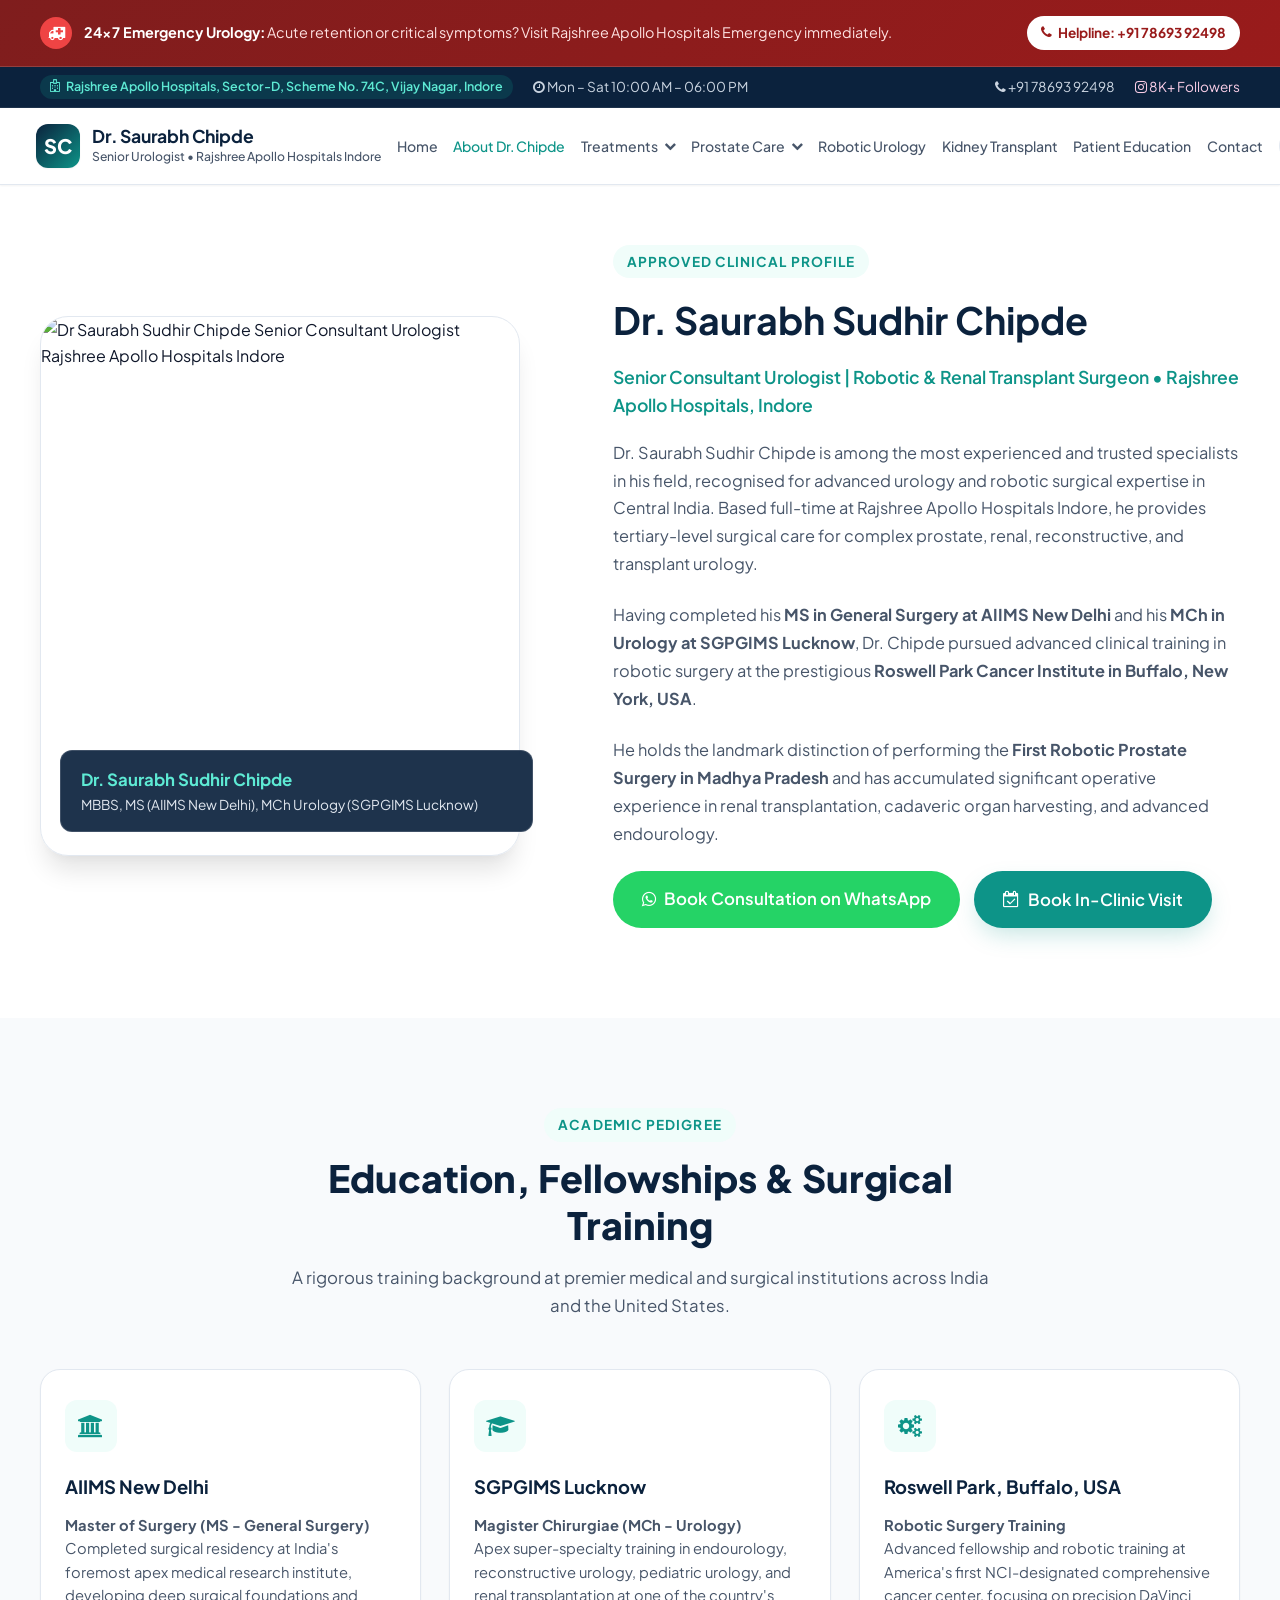
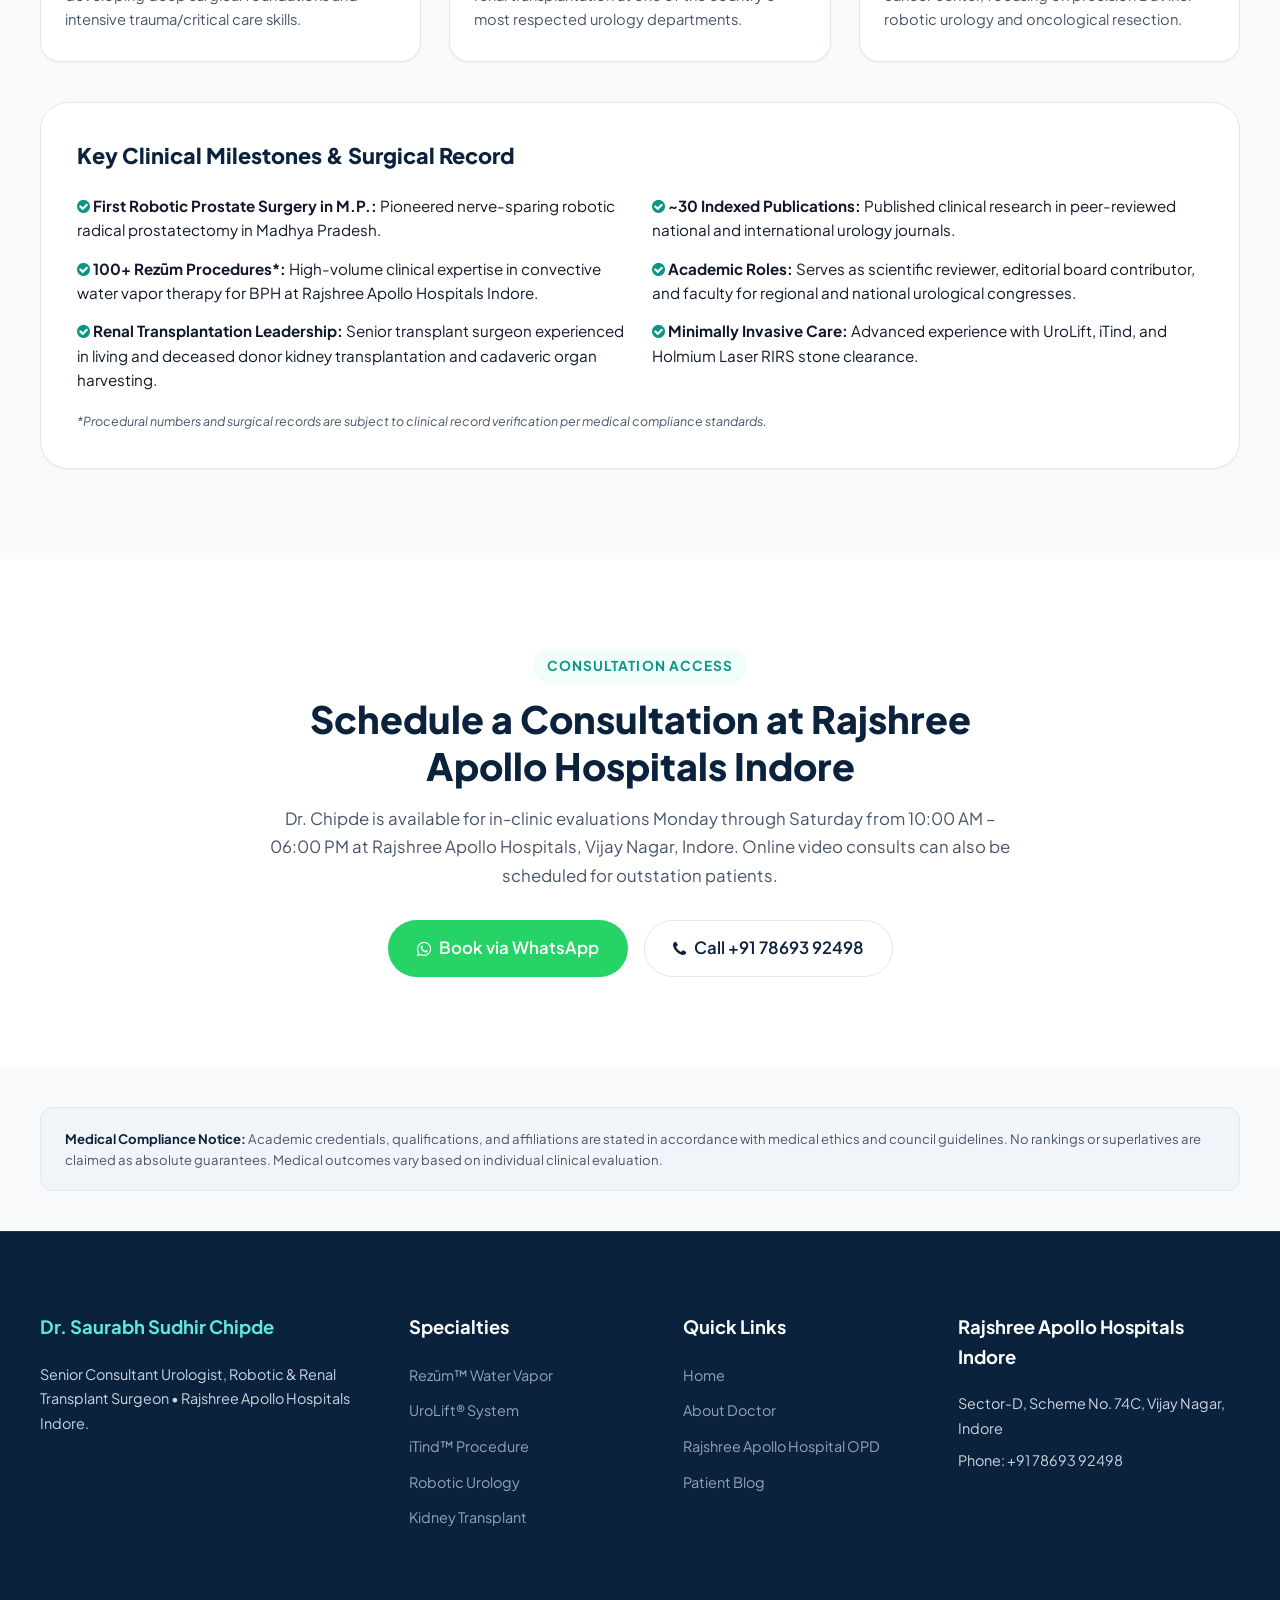
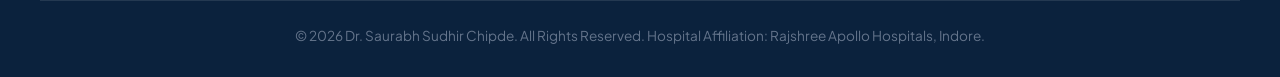
==== about.html @ 1a880979 "Add files via upload" ====
<!DOCTYPE html>
<html lang="en">
<head>
  <meta charset="UTF-8">
  <meta name="viewport" content="width=device-width, initial-scale=1.0">
  <title>About Dr. Saurabh Sudhir Chipde | Credentials, Training & Publications | Rajshree Apollo Hospitals Indore</title>
  <meta name="description" content="Learn about Dr. Saurabh Sudhir Chipde: MS (AIIMS New Delhi), MCh Urology (SGPGIMS Lucknow), trained in robotic surgery at Roswell Park Cancer Institute Buffalo USA. Senior Consultant at Rajshree Apollo Hospitals Indore.">
  <meta name="keywords" content="Dr Saurabh Sudhir Chipde, urologist credentials Indore, AIIMS surgeon Indore, SGPGIMS urologist, Roswell Park robotic surgery, Rajshree Apollo Hospitals Indore urologist">

  <link rel="preconnect" href="https://fonts.googleapis.com">
  <link rel="preconnect" href="https://fonts.gstatic.com" crossorigin>
  <link href="https://fonts.googleapis.com/css2?family=Plus+Jakarta+Sans:wght@400;500;600;700;800&display=swap" rel="stylesheet">
  <link rel="stylesheet" href="https://cdnjs.cloudflare.com/ajax/libs/font-awesome/4.7.0/css/font-awesome.min.css">
  <link rel="stylesheet" href="styles.css">
</head>
<body>

  <!-- Emergency Banner -->
  <aside class="emergency-banner" aria-label="Emergency Care Guidance">
    <div class="container">
      <div class="emergency-banner-left">
        <div class="emergency-icon"><i class="fa fa-ambulance"></i></div>
        <div><strong>24x7 Emergency Urology:</strong> Acute retention or critical symptoms? Visit Rajshree Apollo Hospitals Emergency immediately.</div>
      </div>
      <a href="tel:+917869392498" class="emergency-phone"><i class="fa fa-phone"></i> Helpline: +91 78693 92498</a>
    </div>
  </aside>

  <!-- Top Bar -->
  <div class="top-bar">
    <div class="container">
      <div class="top-bar-left">
        <span class="top-bar-badge"><i class="fa fa-hospital-o"></i> Rajshree Apollo Hospitals, Sector-D, Scheme No. 74C, Vijay Nagar, Indore</span>
        <span><i class="fa fa-clock-o"></i> Mon – Sat 10:00 AM – 06:00 PM</span>
      </div>
      <div class="top-bar-right">
        <a href="tel:+917869392498"><i class="fa fa-phone"></i> +91 78693 92498</a>
        <a href="https://www.instagram.com/dr.saurabhchipde/" target="_blank" style="color: #fbcfe8;">
          <i class="fa fa-instagram"></i> 8K+ Followers
        </a>
      </div>
    </div>
  </div>

  <!-- Header -->
  <header class="header-main" id="siteHeader">
    <div class="container nav-container">
      <a href="index.html" class="brand-logo">
        <div class="brand-mark">SC</div>
        <div class="brand-info">
          <h1>Dr. Saurabh Chipde</h1>
          <span>Senior Urologist • Rajshree Apollo Hospitals Indore</span>
        </div>
      </a>

      <nav>
        <ul class="nav-links">
          <li><a href="index.html">Home</a></li>
          <li><a href="about.html" class="active">About Dr. Chipde</a></li>
          
          <!-- Treatments Dropdown -->
          <li class="nav-item-dropdown">
            <button type="button" class="nav-dropdown-toggle">
              Treatments <i class="fa fa-chevron-down dropdown-caret"></i>
            </button>
            <ul class="dropdown-menu">
              <li><a href="rezum-indore.html"><i class="fa fa-tint"></i> Rezūm™ Water Vapor <span class="dropdown-badge">100+ Done*</span></a></li>
              <li><a href="urolift-indore.html"><i class="fa fa-compress"></i> UroLift® System</a></li>
              <li><a href="itind-indore.html"><i class="fa fa-arrows-alt"></i> iTind™ Procedure</a></li>
              <li><a href="kidney-stones.html"><i class="fa fa-crosshairs"></i> Kidney Stone & RIRS</a></li>
              <li><a href="robotic-urology.html"><i class="fa fa-cogs"></i> Robotic Urology</a></li>
              <li><a href="laparoscopic-urology.html"><i class="fa fa-scissors"></i> Laparoscopic Urology</a></li>
              <li><a href="kidney-transplant.html"><i class="fa fa-heartbeat"></i> Renal Transplantation</a></li>
              <li><a href="prostate-health.html"><i class="fa fa-shield"></i> Prostate Health & PSA</a></li>
              <li class="dropdown-divider"></li>
              <li><a href="male-fertility.html"><i class="fa fa-user-md"></i> Andrology & Infertility</a></li>
              <li><a href="uro-oncology.html"><i class="fa fa-stethoscope"></i> Uro-Oncology</a></li>
              <li><a href="female-pediatric-urology.html"><i class="fa fa-child"></i> Female & Pediatric</a></li>
            </ul>
          </li>

          <!-- Prostate Care Dropdown -->
          <li class="nav-item-dropdown">
            <button type="button" class="nav-dropdown-toggle">
              Prostate Care <i class="fa fa-chevron-down dropdown-caret"></i>
            </button>
            <ul class="dropdown-menu">
              <li><a href="prostate-health.html"><i class="fa fa-info-circle"></i> Prostate & BPH Overview</a></li>
              <li><a href="rezum-indore.html"><i class="fa fa-tint"></i> Rezūm™ Steam Therapy</a></li>
              <li><a href="urolift-indore.html"><i class="fa fa-compress"></i> UroLift® System</a></li>
              <li><a href="itind-indore.html"><i class="fa fa-arrows-alt"></i> iTind™ Procedure</a></li>
            </ul>
          </li>

          <li><a href="robotic-urology.html">Robotic Urology</a></li>
          <li><a href="kidney-transplant.html">Kidney Transplant</a></li>
          <li><a href="blog.html">Patient Education</a></li>
          <li><a href="contact.html">Contact</a></li>
        </ul>
      </nav>

      <div class="nav-actions">
        <a href="tel:+917869392498" class="header-action-icon phone-icon" title="Call Clinic"><i class="fa fa-phone"></i></a>
        <a href="https://wa.me/917869392498?text=Hello%20Dr.%20Chipde%27s%20team,%20I%20would%20like%20to%20book%20a%20consultation.%20Please%20share%20the%20available%20appointment%20slots." target="_blank" class="header-action-icon wa-icon" title="Chat on WhatsApp"><i class="fa fa-whatsapp"></i></a>
        <button type="button" class="btn btn-book-nav js-open-booking">Book Consultation</button>
        <button type="button" class="menu-toggle" aria-label="Toggle menu"><i class="fa fa-bars"></i></button>
      </div>
    </div>
  </header>

  <!-- Doctor Hero Profile -->
  <section class="section" style="background: white; padding-top: 60px;">
    <div class="container">
      <div class="doctor-grid">
        <div class="doctor-media">
          <img src="assets/dr-chipde-apollo-coat.jpg" alt="Dr Saurabh Sudhir Chipde Senior Consultant Urologist Rajshree Apollo Hospitals Indore" class="doctor-portrait">
          <div class="doctor-credential-overlay">
            <h4>Dr. Saurabh Sudhir Chipde</h4>
            <p>MBBS, MS (AIIMS New Delhi), MCh Urology (SGPGIMS Lucknow)</p>
          </div>
        </div>

        <div class="doctor-bio">
          <span class="section-tag">Approved Clinical Profile</span>
          <h2>Dr. Saurabh Sudhir Chipde</h2>
          <span class="doctor-designation">Senior Consultant Urologist | Robotic & Renal Transplant Surgeon • Rajshree Apollo Hospitals, Indore</span>

          <p class="doctor-narrative">
            Dr. Saurabh Sudhir Chipde is among the most experienced and trusted specialists in his field, recognised for advanced urology and robotic surgical expertise in Central India. Based full-time at Rajshree Apollo Hospitals Indore, he provides tertiary-level surgical care for complex prostate, renal, reconstructive, and transplant urology.
          </p>
          <p class="doctor-narrative">
            Having completed his <strong>MS in General Surgery at AIIMS New Delhi</strong> and his <strong>MCh in Urology at SGPGIMS Lucknow</strong>, Dr. Chipde pursued advanced clinical training in robotic surgery at the prestigious <strong>Roswell Park Cancer Institute in Buffalo, New York, USA</strong>.
          </p>
          <p class="doctor-narrative">
            He holds the landmark distinction of performing the <strong>First Robotic Prostate Surgery in Madhya Pradesh</strong> and has accumulated significant operative experience in renal transplantation, cadaveric organ harvesting, and advanced endourology.
          </p>

          <div style="display: flex; gap: 14px; margin-top: 24px; flex-wrap: wrap;">
            <a href="https://wa.me/917869392498?text=Hello%20Dr.%20Chipde%27s%20team,%20I%20would%20like%20to%20book%20a%20consultation.%20Please%20share%20the%20available%20appointment%20slots." target="_blank" class="btn btn-whatsapp btn-lg">
              <i class="fa fa-whatsapp"></i> Book Consultation on WhatsApp
            </a>
            <button type="button" class="btn btn-primary btn-lg js-open-booking">
              <i class="fa fa-calendar-check-o"></i> Book In-Clinic Visit
            </button>
          </div>
        </div>
      </div>
    </div>
  </section>

  <!-- Detailed Academic & Clinical Credentials -->
  <section class="section" style="background: var(--color-bg);">
    <div class="container">
      <div class="section-header">
        <span class="section-tag">Academic Pedigree</span>
        <h2 class="section-title">Education, Fellowships & Surgical Training</h2>
        <p class="section-description">
          A rigorous training background at premier medical and surgical institutions across India and the United States.
        </p>
      </div>

      <div class="why-choose-grid">
        <div class="why-choose-card">
          <div class="why-choose-icon"><i class="fa fa-university"></i></div>
          <h3>AIIMS New Delhi</h3>
          <p><strong>Master of Surgery (MS - General Surgery)</strong><br>Completed surgical residency at India's foremost apex medical research institute, developing deep surgical foundations and intensive trauma/critical care skills.</p>
        </div>

        <div class="why-choose-card">
          <div class="why-choose-icon"><i class="fa fa-graduation-cap"></i></div>
          <h3>SGPGIMS Lucknow</h3>
          <p><strong>Magister Chirurgiae (MCh - Urology)</strong><br>Apex super-specialty training in endourology, reconstructive urology, pediatric urology, and renal transplantation at one of the country's most respected urology departments.</p>
        </div>

        <div class="why-choose-card">
          <div class="why-choose-icon"><i class="fa fa-cogs"></i></div>
          <h3>Roswell Park, Buffalo, USA</h3>
          <p><strong>Robotic Surgery Training</strong><br>Advanced fellowship and robotic training at America's first NCI-designated comprehensive cancer center, focusing on precision DaVinci robotic urology and oncological resection.</p>
        </div>
      </div>

      <!-- Professional Milestones Box -->
      <div style="background: white; border-radius: var(--radius-xl); border: 1px solid var(--color-border); padding: 36px; margin-top: 40px; box-shadow: var(--shadow-sm);">
        <h3 style="font-size: 1.35rem; color: var(--color-primary); font-weight: 800; margin-bottom: 20px;">
          Key Clinical Milestones & Surgical Record
        </h3>
        <div style="display: grid; grid-template-columns: 1fr 1fr; gap: 24px;">
          <ul style="list-style: none; display: flex; flex-direction: column; gap: 14px; font-size: 0.95rem; color: var(--text-main);">
            <li><i class="fa fa-check-circle" style="color: var(--color-accent);"></i> <strong>First Robotic Prostate Surgery in M.P.:</strong> Pioneered nerve-sparing robotic radical prostatectomy in Madhya Pradesh.</li>
            <li><i class="fa fa-check-circle" style="color: var(--color-accent);"></i> <strong>100+ Rezūm Procedures*:</strong> High-volume clinical expertise in convective water vapor therapy for BPH at Rajshree Apollo Hospitals Indore.</li>
            <li><i class="fa fa-check-circle" style="color: var(--color-accent);"></i> <strong>Renal Transplantation Leadership:</strong> Senior transplant surgeon experienced in living and deceased donor kidney transplantation and cadaveric organ harvesting.</li>
          </ul>
          <ul style="list-style: none; display: flex; flex-direction: column; gap: 14px; font-size: 0.95rem; color: var(--text-main);">
            <li><i class="fa fa-check-circle" style="color: var(--color-accent);"></i> <strong>~30 Indexed Publications:</strong> Published clinical research in peer-reviewed national and international urology journals.</li>
            <li><i class="fa fa-check-circle" style="color: var(--color-accent);"></i> <strong>Academic Roles:</strong> Serves as scientific reviewer, editorial board contributor, and faculty for regional and national urological congresses.</li>
            <li><i class="fa fa-check-circle" style="color: var(--color-accent);"></i> <strong>Minimally Invasive Care:</strong> Advanced experience with UroLift, iTind, and Holmium Laser RIRS stone clearance.</li>
          </ul>
        </div>
        <p style="font-size: 0.78rem; color: var(--text-muted); margin-top: 20px; font-style: italic;">
          *Procedural numbers and surgical records are subject to clinical record verification per medical compliance standards.
        </p>
      </div>
    </div>
  </section>

  <!-- Hospital OPD & Booking -->
  <section class="section" style="background: white;">
    <div class="container" style="text-align: center; max-width: 800px;">
      <span class="section-tag">Consultation Access</span>
      <h2 class="section-title">Schedule a Consultation at Rajshree Apollo Hospitals Indore</h2>
      <p style="color: var(--text-muted); font-size: 1.05rem; line-height: 1.7; margin-bottom: 30px;">
        Dr. Chipde is available for in-clinic evaluations Monday through Saturday from 10:00 AM – 06:00 PM at Rajshree Apollo Hospitals, Vijay Nagar, Indore. Online video consults can also be scheduled for outstation patients.
      </p>
      <div style="display: flex; justify-content: center; gap: 16px; flex-wrap: wrap;">
        <a href="https://wa.me/917869392498?text=Hello%20Dr.%20Chipde%27s%20team,%20I%20would%20like%20to%20book%20a%20consultation.%20Please%20share%20the%20available%20appointment%20slots." target="_blank" class="btn btn-whatsapp btn-lg">
          <i class="fa fa-whatsapp"></i> Book via WhatsApp
        </a>
        <a href="tel:+917869392498" class="btn btn-secondary btn-lg">
          <i class="fa fa-phone"></i> Call +91 78693 92498
        </a>
      </div>
    </div>
  </section>

  <!-- Compliance Box -->
  <div class="container">
    <div class="medical-disclaimer-box">
      <strong>Medical Compliance Notice:</strong> Academic credentials, qualifications, and affiliations are stated in accordance with medical ethics and council guidelines. No rankings or superlatives are claimed as absolute guarantees. Medical outcomes vary based on individual clinical evaluation.
    </div>
  </div>

  <!-- Footer -->
  <footer class="footer-main" style="margin-top: 40px;">
    <div class="container">
      <div class="footer-grid">
        <div class="footer-col">
          <h4 style="color: #5eead4;">Dr. Saurabh Sudhir Chipde</h4>
          <p>Senior Consultant Urologist, Robotic & Renal Transplant Surgeon • Rajshree Apollo Hospitals Indore.</p>
        </div>
        <div class="footer-col">
          <h4>Specialties</h4>
          <ul class="footer-links">
            <li><a href="rezum-indore.html">Rezūm™ Water Vapor</a></li>
            <li><a href="urolift-indore.html">UroLift® System</a></li>
            <li><a href="itind-indore.html">iTind™ Procedure</a></li>
            <li><a href="robotic-urology.html">Robotic Urology</a></li>
            <li><a href="kidney-transplant.html">Kidney Transplant</a></li>
          </ul>
        </div>
        <div class="footer-col">
          <h4>Quick Links</h4>
          <ul class="footer-links">
            <li><a href="index.html">Home</a></li>
            <li><a href="about.html">About Doctor</a></li>
            <li><a href="contact.html">Rajshree Apollo Hospital OPD</a></li>
            <li><a href="blog.html">Patient Blog</a></li>
          </ul>
        </div>
        <div class="footer-col">
          <h4>Rajshree Apollo Hospitals Indore</h4>
          <p style="font-size: 0.9rem; color: #cbd5e1; margin-bottom: 8px;">Sector-D, Scheme No. 74C, Vijay Nagar, Indore</p>
          <p style="font-size: 0.9rem; color: #cbd5e1;">Phone: +91 78693 92498</p>
        </div>
      </div>
      <div class="footer-bottom">
        <p>© 2026 Dr. Saurabh Sudhir Chipde. All Rights Reserved. Hospital Affiliation: Rajshree Apollo Hospitals, Indore.</p>
      </div>
    </div>
  </footer>

  <!-- Booking Modal -->
  <div class="modal-backdrop" id="bookingModal">
    <div class="modal-dialog">
      <div class="modal-header">
        <div>
          <h3>Book Consultation with Dr. Saurabh Chipde</h3>
          <p>Rajshree Apollo Hospitals Indore</p>
        </div>
        <button type="button" class="modal-close" aria-label="Close modal">&times;</button>
      </div>
      <div class="modal-body">
        <p style="text-align: center; margin-bottom: 20px;">To book an in-clinic or video consultation, please connect directly with our clinic coordinator on WhatsApp:</p>
        <a href="https://wa.me/917869392498?text=Hello%20Dr.%20Chipde%27s%20team,%20I%20would%20like%20to%20book%20a%20consultation.%20Please%20share%20the%20available%20appointment%20slots." target="_blank" class="btn btn-whatsapp btn-lg" style="width: 100%;">
          <i class="fa fa-whatsapp"></i> Confirm on WhatsApp
        </a>
      </div>
    </div>
  </div>

  <script src="app.js"></script>
</body>
</html>
---- styles.css ----
/* ==========================================================================
   DR. SAURABH CHIPDE - UROLOGY & ROBOTIC SURGERY CLINICAL DESIGN SYSTEM
   Modern, Patient-Friendly, High-Converting & Accessible (WCAG AA Compliant)
   ========================================================================== */

:root {
  /* Color Palette */
  --color-primary: #0b223d;         /* Deep Clinical Navy */
  --color-primary-light: #16365c;
  --color-accent: #0d9488;          /* Healing Medical Teal */
  --color-accent-hover: #0f766e;
  --color-accent-subtle: #f0fdfa;
  --color-accent-border: #99f6e4;
  --color-apollo-blue: #0284c7;     /* Apollo Hospital Heritage Blue */
  --color-insta-pink: #e1306c;      /* Instagram Brand Accent */

  /* Neutral Slate Palette */
  --color-bg: #f8fafc;
  --color-surface: #ffffff;
  --color-surface-muted: #f1f5f9;
  --color-border: #e2e8f0;
  --color-border-hover: #cbd5e1;

  /* Typography Colors */
  --text-main: #0f172a;
  --text-muted: #475569;
  --text-light: #94a3b8;
  --text-inverted: #ffffff;

  /* Elevation & Shadows */
  --shadow-sm: 0 1px 2px 0 rgb(0 0 0 / 0.05);
  --shadow-md: 0 4px 6px -1px rgb(0 0 0 / 0.07), 0 2px 4px -2px rgb(0 0 0 / 0.05);
  --shadow-lg: 0 10px 15px -3px rgb(0 0 0 / 0.08), 0 4px 6px -4px rgb(0 0 0 / 0.04);
  --shadow-xl: 0 20px 25px -5px rgb(0 0 0 / 0.1), 0 8px 10px -6px rgb(0 0 0 / 0.04);
  --shadow-teal: 0 10px 25px -5px rgba(13, 148, 136, 0.25);

  /* Layout & Geometry */
  --radius-sm: 8px;
  --radius-md: 12px;
  --radius-lg: 20px;
  --radius-xl: 28px;
  --radius-full: 9999px;
  --container-max: 1240px;
  --transition: all 0.25s cubic-bezier(0.16, 1, 0.3, 1);
}

/* ---------------- CSS Reset & Fundamentals ---------------- */
*, *::before, *::after {
  box-sizing: border-box;
  margin: 0;
  padding: 0;
}

html {
  scroll-behavior: smooth;
  font-family: 'Plus Jakarta Sans', system-ui, -apple-system, BlinkMacSystemFont, 'Segoe UI', Roboto, sans-serif;
  color: var(--text-main);
  background-color: var(--color-bg);
  line-height: 1.6;
  -webkit-font-smoothing: antialiased;
}

body {
  overflow-x: hidden;
}

a {
  color: inherit;
  text-decoration: none;
  transition: var(--transition);
}

img {
  max-width: 100%;
  height: auto;
  display: block;
}

button, input, select, textarea {
  font-family: inherit;
  font-size: inherit;
}

.container {
  width: 100%;
  max-width: var(--container-max);
  margin: 0 auto;
  padding: 0 20px;
}

/* ---------------- Top Utility Bar ---------------- */
.top-bar {
  background-color: var(--color-primary);
  color: #cbd5e1;
  font-size: 0.85rem;
  padding: 8px 0;
  border-bottom: 1px solid rgba(255, 255, 255, 0.08);
}

.top-bar .container {
  display: flex;
  justify-content: space-between;
  align-items: center;
  flex-wrap: wrap;
  gap: 12px;
}

.top-bar-left, .top-bar-right {
  display: flex;
  align-items: center;
  gap: 20px;
}

.top-bar-badge {
  display: inline-flex;
  align-items: center;
  gap: 6px;
  background: rgba(13, 148, 136, 0.2);
  color: #5eead4;
  padding: 2px 10px;
  border-radius: var(--radius-full);
  font-size: 0.78rem;
  font-weight: 600;
}

.top-bar a:hover {
  color: var(--text-inverted);
}

/* ---------------- Main Navigation Bar ---------------- */
.header-main {
  background-color: rgba(255, 255, 255, 0.95);
  backdrop-filter: blur(12px);
  position: sticky;
  top: 0;
  z-index: 1000;
  border-bottom: 1px solid var(--color-border);
  box-shadow: var(--shadow-sm);
}

.nav-container {
  display: flex;
  justify-content: space-between;
  align-items: center;
  min-height: 76px;
  height: auto;
  padding: 8px 16px;
  gap: 16px;
}

.brand-logo {
  display: flex;
  align-items: center;
  gap: 12px;
  text-decoration: none;
  flex-shrink: 0;
  min-width: max-content;
}

.brand-mark {
  width: 44px;
  height: 44px;
  min-width: 44px;
  border-radius: var(--radius-md);
  background: linear-gradient(135deg, var(--color-primary) 0%, var(--color-accent) 100%);
  display: flex;
  align-items: center;
  justify-content: center;
  color: white;
  font-weight: 800;
  font-size: 1.25rem;
  box-shadow: var(--shadow-sm);
  flex-shrink: 0;
}

.brand-info {
  display: flex;
  flex-direction: column;
  justify-content: center;
  white-space: nowrap;
}

.brand-info h1 {
  font-size: 1.1rem;
  font-weight: 700;
  color: var(--color-primary);
  line-height: 1.2;
  margin: 0;
  white-space: nowrap;
  letter-spacing: -0.2px;
}

.brand-info span {
  font-size: 0.76rem;
  font-weight: 500;
  color: var(--text-muted);
  display: block;
  white-space: nowrap;
  line-height: 1.3;
  margin-top: 2px;
}

.nav-links {
  display: flex;
  align-items: center;
  gap: clamp(8px, 1.2vw, 20px);
  list-style: none;
  margin: 0;
  padding: 0;
  flex-shrink: 1;
}

.nav-links a {
  font-size: 0.88rem;
  font-weight: 500;
  color: var(--text-muted);
  position: relative;
  padding: 6px 0;
  white-space: nowrap;
}

.nav-links a:hover, .nav-links a.active {
  color: var(--color-accent);
}

.nav-links a::after {
  content: '';
  position: absolute;
  bottom: 0;
  left: 0;
  width: 0%;
  height: 2px;
  background-color: var(--color-accent);
  transition: var(--transition);
}

.nav-links a:hover::after {
  width: 100%;
}

/* Dropdown Menu Styles */
.nav-item-dropdown {
  position: relative;
}

.nav-dropdown-toggle {
  display: inline-flex;
  align-items: center;
  gap: 6px;
  cursor: pointer;
  background: none;
  border: none;
  font-size: 0.88rem;
  font-weight: 500;
  color: var(--text-muted);
  padding: 6px 0;
  font-family: inherit;
  transition: var(--transition);
  white-space: nowrap;
}

.nav-dropdown-toggle:hover,
.nav-item-dropdown:hover .nav-dropdown-toggle,
.nav-item-dropdown.active .nav-dropdown-toggle {
  color: var(--color-accent);
}

.nav-dropdown-toggle i.dropdown-caret {
  font-size: 0.75rem;
  transition: transform 0.2s ease;
}

.nav-item-dropdown:hover .dropdown-caret,
.nav-item-dropdown.open .dropdown-caret {
  transform: rotate(180deg);
}

.dropdown-menu {
  position: absolute;
  top: calc(100% + 10px);
  left: 0;
  background: #ffffff;
  min-width: 290px;
  border-radius: var(--radius-md);
  box-shadow: 0 12px 30px -5px rgba(11, 34, 61, 0.15), 0 4px 6px -2px rgba(0, 0, 0, 0.05);
  border: 1px solid var(--color-border);
  padding: 10px 0;
  opacity: 0;
  visibility: hidden;
  transform: translateY(10px);
  transition: all 0.25s cubic-bezier(0.16, 1, 0.3, 1);
  z-index: 1200;
  list-style: none;
}

.nav-item-dropdown:hover .dropdown-menu,
.nav-item-dropdown:focus-within .dropdown-menu,
.nav-item-dropdown.open .dropdown-menu {
  opacity: 1;
  visibility: visible;
  transform: translateY(0);
}

.dropdown-menu li a {
  display: flex;
  align-items: center;
  gap: 12px;
  padding: 10px 20px;
  font-size: 0.9rem;
  font-weight: 500;
  color: var(--text-main);
  transition: var(--transition);
  text-decoration: none;
}

.dropdown-menu li a::after {
  display: none;
}

.dropdown-menu li a:hover {
  background: var(--color-accent-subtle);
  color: var(--color-accent);
  padding-left: 24px;
}

.dropdown-menu li a i {
  color: var(--color-accent);
  width: 18px;
  text-align: center;
  font-size: 0.95rem;
}

.dropdown-menu .dropdown-badge {
  margin-left: auto;
  font-size: 0.72rem;
  background: rgba(13, 148, 136, 0.12);
  color: var(--color-accent);
  font-weight: 700;
  padding: 2px 8px;
  border-radius: var(--radius-full);
}

.dropdown-divider {
  height: 1px;
  background: var(--color-border);
  margin: 6px 0;
}

.nav-actions {
  display: flex;
  align-items: center;
  gap: 10px;
  flex-shrink: 0;
}

.header-action-icon {
  width: 38px;
  height: 38px;
  border-radius: 50%;
  display: inline-flex;
  align-items: center;
  justify-content: center;
  font-size: 1.05rem;
  transition: var(--transition);
  border: 1px solid var(--color-border);
  background: var(--color-surface);
  color: var(--color-primary);
  text-decoration: none;
  flex-shrink: 0;
}

.header-action-icon:hover {
  transform: translateY(-2px);
}

.header-action-icon.phone-icon:hover {
  background: var(--color-primary);
  color: #ffffff;
  border-color: var(--color-primary);
}

.header-action-icon.wa-icon {
  background: #25d366;
  color: #ffffff;
  border-color: #25d366;
}

.header-action-icon.wa-icon:hover {
  background: #20ba5a;
  box-shadow: 0 4px 12px rgba(37, 211, 102, 0.35);
}

.btn-book-nav {
  background: #0b223d;
  color: #ffffff !important;
  font-weight: 700;
  border: 1px solid #0b223d;
  box-shadow: 0 4px 12px rgba(11, 34, 61, 0.2);
  padding: 8px 16px;
  font-size: 0.88rem;
  white-space: nowrap;
  flex-shrink: 0;
}

.btn-book-nav:hover {
  background: var(--color-accent);
  border-color: var(--color-accent);
  color: #ffffff !important;
  transform: translateY(-2px);
  box-shadow: var(--shadow-teal);
}

/* Button Styles */
.btn {
  display: inline-flex;
  align-items: center;
  justify-content: center;
  gap: 8px;
  padding: 10px 20px;
  font-size: 0.95rem;
  font-weight: 600;
  border-radius: var(--radius-full);
  cursor: pointer;
  border: 1px solid transparent;
  transition: var(--transition);
  text-align: center;
}

.btn-primary {
  background-color: var(--color-accent);
  color: white;
  box-shadow: var(--shadow-teal);
}

.btn-primary:hover {
  background-color: var(--color-accent-hover);
  transform: translateY(-1px);
}

.btn-secondary {
  background-color: var(--color-surface);
  color: var(--color-primary);
  border-color: var(--color-border);
}

.btn-secondary:hover {
  background-color: var(--color-surface-muted);
  border-color: var(--color-border-hover);
}

.btn-whatsapp {
  background-color: #25d366;
  color: white;
}

.btn-whatsapp:hover {
  background-color: #20ba5a;
  transform: translateY(-1px);
}

.btn-insta {
  background: linear-gradient(45deg, #f09433 0%, #e6683c 25%, #dc2743 50%, #cc2366 75%, #bc1888 100%);
  color: white;
}

.btn-insta:hover {
  filter: brightness(1.1);
  transform: translateY(-1px);
}

.btn-lg {
  padding: 14px 28px;
  font-size: 1.05rem;
}

.menu-toggle {
  display: none;
  background: none;
  border: none;
  font-size: 1.6rem;
  color: var(--color-primary);
  cursor: pointer;
}

/* ---------------- Hero Section ---------------- */
.hero-section {
  padding: 60px 0 80px;
  background: linear-gradient(170deg, #f0fdfa 0%, #f8fafc 50%, #ffffff 100%);
  position: relative;
  overflow: hidden;
}

.hero-grid {
  display: grid;
  grid-template-columns: 1.15fr 0.85fr;
  gap: 50px;
  align-items: center;
}

.hero-content {
  max-width: 640px;
}

.badge-trust {
  display: inline-flex;
  align-items: center;
  gap: 8px;
  background-color: white;
  border: 1px solid var(--color-accent-border);
  padding: 6px 14px;
  border-radius: var(--radius-full);
  font-size: 0.85rem;
  font-weight: 600;
  color: var(--color-accent);
  box-shadow: var(--shadow-sm);
  margin-bottom: 20px;
}

.hero-title {
  font-size: 2.85rem;
  font-weight: 800;
  line-height: 1.2;
  color: var(--color-primary);
  margin-bottom: 20px;
  letter-spacing: -0.02em;
}

.hero-title span.highlight {
  color: var(--color-accent);
  position: relative;
}

.hero-subtitle {
  font-size: 1.125rem;
  color: var(--text-muted);
  line-height: 1.7;
  margin-bottom: 30px;
}

.hero-features {
  display: flex;
  flex-wrap: wrap;
  gap: 16px;
  margin-bottom: 35px;
}

.hero-feature-item {
  display: flex;
  align-items: center;
  gap: 8px;
  font-size: 0.95rem;
  font-weight: 600;
  color: var(--color-primary);
  background: white;
  padding: 8px 16px;
  border-radius: var(--radius-md);
  border: 1px solid var(--color-border);
  box-shadow: var(--shadow-sm);
}

.hero-feature-item i {
  color: var(--color-accent);
}

.hero-actions {
  display: flex;
  flex-wrap: wrap;
  gap: 16px;
  margin-bottom: 30px;
}

.hero-reassurance {
  display: flex;
  align-items: center;
  gap: 12px;
  font-size: 0.85rem;
  color: var(--text-muted);
}

.hero-reassurance span {
  display: inline-flex;
  align-items: center;
  gap: 6px;
}

/* Hero Media Card */
.hero-image-wrapper {
  position: relative;
  display: flex;
  justify-content: center;
}

.hero-doctor-card {
  position: relative;
  width: 100%;
  max-width: 440px;
  background: white;
  border-radius: var(--radius-xl);
  padding: 16px;
  box-shadow: var(--shadow-xl);
  border: 1px solid var(--color-border);
}

.hero-img {
  width: 100%;
  height: 480px;
  object-fit: cover;
  object-position: top center;
  border-radius: var(--radius-lg);
}

.floating-pill {
  position: absolute;
  background: rgba(255, 255, 255, 0.96);
  backdrop-filter: blur(8px);
  padding: 12px 18px;
  border-radius: var(--radius-lg);
  box-shadow: var(--shadow-lg);
  border: 1px solid var(--color-border);
  display: flex;
  align-items: center;
  gap: 12px;
  animation: floatSlow 4s ease-in-out infinite alternate;
}

.floating-pill.pill-rezum {
  top: 30px;
  left: -24px;
}

.floating-pill.pill-apollo {
  bottom: 30px;
  right: -24px;
}

.pill-icon {
  width: 42px;
  height: 42px;
  border-radius: var(--radius-md);
  background: var(--color-accent-subtle);
  color: var(--color-accent);
  display: flex;
  align-items: center;
  justify-content: center;
  font-size: 1.25rem;
}

.pill-text strong {
  display: block;
  font-size: 0.95rem;
  color: var(--color-primary);
}

.pill-text span {
  font-size: 0.78rem;
  color: var(--text-muted);
}

@keyframes floatSlow {
  0% { transform: translateY(0px); }
  100% { transform: translateY(-8px); }
}

/* ---------------- Unified Clinical Metrics Bar ---------------- */
.stats-bar {
  background: var(--color-primary);
  color: white;
  padding: 40px 0;
  margin-top: -20px;
  position: relative;
  z-index: 10;
}

.stats-grid {
  display: grid;
  grid-template-columns: repeat(5, 1fr);
  gap: 24px;
  text-align: center;
}

.stat-item {
  border-right: 1px solid rgba(255, 255, 255, 0.12);
  padding: 0 12px;
}

.stat-item:last-child {
  border-right: none;
}

.stat-number {
  font-size: 2.3rem;
  font-weight: 800;
  color: #5eead4;
  line-height: 1.1;
  margin-bottom: 6px;
}

.stat-label {
  font-size: 0.88rem;
  color: #cbd5e1;
  font-weight: 500;
}

/* ---------------- Section Standard Layout ---------------- */
.section {
  padding: 90px 0;
}

.section-header {
  text-align: center;
  max-width: 720px;
  margin: 0 auto 50px;
}

.section-tag {
  display: inline-block;
  font-size: 0.85rem;
  font-weight: 700;
  text-transform: uppercase;
  letter-spacing: 0.08em;
  color: var(--color-accent);
  background: var(--color-accent-subtle);
  padding: 6px 14px;
  border-radius: var(--radius-full);
  margin-bottom: 12px;
}

.section-title {
  font-size: 2.35rem;
  font-weight: 800;
  color: var(--color-primary);
  line-height: 1.25;
  margin-bottom: 16px;
}

.section-description {
  font-size: 1.05rem;
  color: var(--text-muted);
  line-height: 1.65;
}

/* ---------------- Special Feature: Rezum & BPH Pioneer ---------------- */
.bph-section {
  background: linear-gradient(180deg, #ffffff 0%, #f0fdfa 100%);
  border-top: 1px solid var(--color-border);
  border-bottom: 1px solid var(--color-border);
}

.pioneer-hero-card {
  background: white;
  border-radius: var(--radius-xl);
  border: 1px solid var(--color-border);
  box-shadow: var(--shadow-lg);
  padding: 36px;
  margin-bottom: 40px;
}

.pioneer-grid {
  display: grid;
  grid-template-columns: 1.2fr 0.8fr;
  gap: 40px;
  align-items: center;
}

.pioneer-badge {
  display: inline-flex;
  align-items: center;
  gap: 8px;
  background: #fef3c7;
  color: #92400e;
  font-weight: 700;
  font-size: 0.85rem;
  padding: 6px 14px;
  border-radius: var(--radius-full);
  margin-bottom: 16px;
}

.pioneer-title {
  font-size: 1.85rem;
  color: var(--color-primary);
  margin-bottom: 16px;
}

.bph-procedures-grid {
  display: grid;
  grid-template-columns: repeat(4, 1fr);
  gap: 24px;
}

.bph-card {
  background: white;
  border: 1px solid var(--color-border);
  border-radius: var(--radius-lg);
  padding: 28px;
  transition: var(--transition);
  display: flex;
  flex-direction: column;
}

.bph-card:hover {
  transform: translateY(-4px);
  box-shadow: var(--shadow-lg);
  border-color: var(--color-accent-border);
}

.bph-badge-featured {
  align-self: flex-start;
  background: var(--color-accent);
  color: white;
  font-size: 0.75rem;
  font-weight: 700;
  padding: 3px 10px;
  border-radius: var(--radius-full);
  margin-bottom: 14px;
}

.bph-card-icon {
  width: 52px;
  height: 52px;
  border-radius: var(--radius-md);
  background: var(--color-accent-subtle);
  color: var(--color-accent);
  display: flex;
  align-items: center;
  justify-content: center;
  font-size: 1.5rem;
  margin-bottom: 18px;
}

.bph-card h3 {
  font-size: 1.25rem;
  color: var(--color-primary);
  margin-bottom: 10px;
}

.bph-card p {
  font-size: 0.92rem;
  color: var(--text-muted);
  line-height: 1.6;
  margin-bottom: 20px;
}

.bph-card-benefits {
  list-style: none;
  margin-bottom: 24px;
  font-size: 0.88rem;
  color: var(--text-main);
}

.bph-card-benefits li {
  display: flex;
  align-items: center;
  gap: 8px;
  margin-bottom: 8px;
}

.bph-card-benefits li i {
  color: var(--color-accent);
}

/* Interactive Comparison Table */
.comparison-container {
  margin-top: 50px;
  background: white;
  border-radius: var(--radius-xl);
  border: 1px solid var(--color-border);
  padding: 32px;
  box-shadow: var(--shadow-md);
}

.table-responsive {
  overflow-x: auto;
}

.compare-table {
  width: 100%;
  border-collapse: collapse;
  text-align: left;
  font-size: 0.95rem;
}

.compare-table th {
  background: var(--color-surface-muted);
  padding: 16px 20px;
  color: var(--color-primary);
  font-weight: 700;
  border-bottom: 2px solid var(--color-border);
}

.compare-table td {
  padding: 16px 20px;
  border-bottom: 1px solid var(--color-border);
  color: var(--text-muted);
}

.compare-table tr:hover td {
  background: #f8fafc;
}

.badge-tag-positive {
  display: inline-block;
  background: #dcfce7;
  color: #166534;
  font-weight: 600;
  font-size: 0.82rem;
  padding: 3px 10px;
  border-radius: var(--radius-full);
}

/* ---------------- Interactive Symptom & Concern Navigator ---------------- */
.symptom-filter-tabs {
  display: flex;
  justify-content: center;
  flex-wrap: wrap;
  gap: 10px;
  margin-bottom: 40px;
}

.filter-btn {
  padding: 10px 20px;
  border-radius: var(--radius-full);
  border: 1px solid var(--color-border);
  background: white;
  color: var(--text-muted);
  font-weight: 600;
  font-size: 0.9rem;
  cursor: pointer;
  transition: var(--transition);
}

.filter-btn:hover, .filter-btn.active {
  background: var(--color-primary);
  color: white;
  border-color: var(--color-primary);
}

.symptoms-grid {
  display: grid;
  grid-template-columns: repeat(3, 1fr);
  gap: 28px;
}

.symptom-card {
  background: white;
  border: 1px solid var(--color-border);
  border-radius: var(--radius-lg);
  padding: 28px;
  box-shadow: var(--shadow-sm);
  transition: var(--transition);
  display: flex;
  flex-direction: column;
}

.symptom-card:hover {
  border-color: var(--color-accent);
  transform: translateY(-4px);
  box-shadow: var(--shadow-lg);
}

.symptom-icon {
  width: 50px;
  height: 50px;
  border-radius: var(--radius-md);
  background: var(--color-accent-subtle);
  color: var(--color-accent);
  display: flex;
  align-items: center;
  justify-content: center;
  font-size: 1.4rem;
  margin-bottom: 16px;
}

.symptom-card h3 {
  font-size: 1.2rem;
  color: var(--color-primary);
  margin-bottom: 10px;
}

.symptom-card p {
  font-size: 0.92rem;
  color: var(--text-muted);
  margin-bottom: 16px;
  flex-grow: 1;
}

.symptom-action {
  font-size: 0.9rem;
  font-weight: 600;
  color: var(--color-accent);
  display: inline-flex;
  align-items: center;
  gap: 6px;
}

.symptom-action:hover {
  color: var(--color-accent-hover);
  gap: 10px;
}

/* ---------------- Doctor Spotlight Section ---------------- */
.doctor-section {
  background: white;
  border-top: 1px solid var(--color-border);
}

.doctor-grid {
  display: grid;
  grid-template-columns: 0.9fr 1.1fr;
  gap: 60px;
  align-items: center;
}

.doctor-media {
  position: relative;
}

.doctor-portrait {
  width: 100%;
  max-width: 480px;
  height: 540px;
  object-fit: cover;
  object-position: top center;
  border-radius: var(--radius-xl);
  box-shadow: var(--shadow-xl);
  border: 1px solid var(--color-border);
}

.doctor-credential-overlay {
  position: absolute;
  bottom: 24px;
  left: 20px;
  right: 20px;
  background: rgba(11, 34, 61, 0.92);
  backdrop-filter: blur(10px);
  color: white;
  padding: 16px 20px;
  border-radius: var(--radius-md);
  border: 1px solid rgba(255, 255, 255, 0.15);
}

.doctor-credential-overlay h4 {
  font-size: 1.05rem;
  font-weight: 700;
  color: #5eead4;
}

.doctor-credential-overlay p {
  font-size: 0.85rem;
  color: #e2e8f0;
}

.doctor-bio h2 {
  font-size: 2.35rem;
  color: var(--color-primary);
  margin-bottom: 12px;
}

.doctor-designation {
  font-size: 1.1rem;
  font-weight: 600;
  color: var(--color-accent);
  margin-bottom: 20px;
  display: block;
}

.doctor-narrative {
  color: var(--text-muted);
  font-size: 1.02rem;
  line-height: 1.7;
  margin-bottom: 24px;
}

.credential-badges-grid {
  display: grid;
  grid-template-columns: repeat(2, 1fr);
  gap: 16px;
  margin-bottom: 30px;
}

.credential-item {
  background: var(--color-bg);
  border: 1px solid var(--color-border);
  border-radius: var(--radius-md);
  padding: 14px 16px;
  display: flex;
  align-items: flex-start;
  gap: 12px;
}

.credential-item i {
  color: var(--color-accent);
  font-size: 1.25rem;
  margin-top: 2px;
}

.credential-item strong {
  display: block;
  font-size: 0.92rem;
  color: var(--color-primary);
}

.credential-item span {
  font-size: 0.82rem;
  color: var(--text-muted);
}

/* ---------------- Instagram Reels & Video Hub ---------------- */
.instagram-section {
  background: linear-gradient(180deg, #faf5ff 0%, #ffffff 100%);
  border-top: 1px solid #f3e8ff;
  border-bottom: 1px solid #f3e8ff;
}

.insta-header-badge {
  display: inline-flex;
  align-items: center;
  gap: 8px;
  background: white;
  border: 1px solid #fbcfe8;
  padding: 6px 16px;
  border-radius: var(--radius-full);
  color: #be185d;
  font-weight: 700;
  font-size: 0.88rem;
  box-shadow: var(--shadow-sm);
  margin-bottom: 14px;
}

.reels-grid {
  display: grid;
  grid-template-columns: repeat(4, 1fr);
  gap: 24px;
  margin-bottom: 40px;
}

.reel-card {
  background: white;
  border-radius: var(--radius-lg);
  overflow: hidden;
  box-shadow: var(--shadow-md);
  border: 1px solid var(--color-border);
  transition: var(--transition);
  position: relative;
  display: flex;
  flex-direction: column;
}

.reel-card:hover {
  transform: translateY(-6px);
  box-shadow: var(--shadow-xl);
}

.reel-thumbnail-wrapper {
  position: relative;
  width: 100%;
  height: 280px;
  background: var(--color-primary);
  overflow: hidden;
  display: flex;
  align-items: center;
  justify-content: center;
}

.reel-thumbnail-img {
  width: 100%;
  height: 100%;
  object-fit: cover;
  opacity: 0.85;
  transition: var(--transition);
}

.reel-card:hover .reel-thumbnail-img {
  transform: scale(1.05);
  opacity: 0.7;
}

.reel-play-btn {
  position: absolute;
  width: 52px;
  height: 52px;
  border-radius: var(--radius-full);
  background: rgba(255, 255, 255, 0.9);
  color: var(--color-primary);
  display: flex;
  align-items: center;
  justify-content: center;
  font-size: 1.4rem;
  box-shadow: var(--shadow-lg);
  transition: var(--transition);
}

.reel-card:hover .reel-play-btn {
  transform: scale(1.15);
  background: var(--color-accent);
  color: white;
}

.reel-views-pill {
  position: absolute;
  top: 12px;
  left: 12px;
  background: rgba(0, 0, 0, 0.65);
  backdrop-filter: blur(4px);
  color: white;
  font-size: 0.78rem;
  font-weight: 600;
  padding: 3px 8px;
  border-radius: var(--radius-full);
  display: flex;
  align-items: center;
  gap: 4px;
}

.reel-content {
  padding: 18px;
  display: flex;
  flex-direction: column;
  flex-grow: 1;
}

.reel-tag {
  font-size: 0.75rem;
  font-weight: 700;
  color: var(--color-accent);
  margin-bottom: 6px;
  text-transform: uppercase;
}

.reel-title {
  font-size: 0.98rem;
  font-weight: 700;
  color: var(--color-primary);
  line-height: 1.4;
  margin-bottom: 12px;
}

.reel-footer {
  margin-top: auto;
  display: flex;
  align-items: center;
  justify-content: space-between;
  font-size: 0.82rem;
  color: var(--text-muted);
  border-top: 1px solid var(--color-border);
  padding-top: 10px;
}

/* ---------------- Reviews & Testimonials ---------------- */
.reviews-section {
  background: var(--color-bg);
}

.reviews-grid {
  display: grid;
  grid-template-columns: repeat(3, 1fr);
  gap: 28px;
}

.review-card {
  background: white;
  border-radius: var(--radius-lg);
  border: 1px solid var(--color-border);
  padding: 28px;
  box-shadow: var(--shadow-sm);
  display: flex;
  flex-direction: column;
  transition: var(--transition);
}

.review-card:hover {
  box-shadow: var(--shadow-lg);
  border-color: var(--color-accent-border);
}

.review-stars {
  color: #f59e0b;
  font-size: 1rem;
  margin-bottom: 14px;
}

.review-text {
  font-size: 0.95rem;
  color: var(--text-muted);
  line-height: 1.65;
  margin-bottom: 20px;
  font-style: italic;
  flex-grow: 1;
}

.review-author {
  display: flex;
  align-items: center;
  gap: 12px;
  border-top: 1px solid var(--color-border);
  padding-top: 16px;
}

.author-avatar {
  width: 44px;
  height: 44px;
  border-radius: var(--radius-full);
  background: var(--color-accent-subtle);
  color: var(--color-accent);
  font-weight: 700;
  display: flex;
  align-items: center;
  justify-content: center;
  font-size: 1.1rem;
}

.author-info strong {
  display: block;
  font-size: 0.95rem;
  color: var(--color-primary);
}

.author-info span {
  font-size: 0.8rem;
  color: var(--color-accent);
  font-weight: 600;
}

/* ---------------- FAQs Accordion ---------------- */
.faq-section {
  background: white;
}

.faq-list {
  max-width: 820px;
  margin: 0 auto;
  display: flex;
  flex-direction: column;
  gap: 16px;
}

.faq-item {
  border: 1px solid var(--color-border);
  border-radius: var(--radius-md);
  overflow: hidden;
  transition: var(--transition);
}

.faq-item.active {
  border-color: var(--color-accent);
  box-shadow: var(--shadow-sm);
}

.faq-question {
  width: 100%;
  padding: 20px 24px;
  background: white;
  border: none;
  text-align: left;
  font-size: 1.05rem;
  font-weight: 700;
  color: var(--color-primary);
  display: flex;
  justify-content: space-between;
  align-items: center;
  cursor: pointer;
}

.faq-icon {
  font-size: 1.25rem;
  color: var(--color-accent);
  transition: transform 0.3s ease;
}

.faq-item.active .faq-icon {
  transform: rotate(180deg);
}

.faq-answer {
  max-height: 0;
  overflow: hidden;
  transition: max-height 0.35s ease, padding 0.3s ease;
  background: #f8fafc;
  padding: 0 24px;
  color: var(--text-muted);
  font-size: 0.95rem;
  line-height: 1.7;
}

.faq-item.active .faq-answer {
  padding: 16px 24px 24px;
  max-height: 400px;
}

/* ---------------- Footer ---------------- */
.footer-main {
  background: var(--color-primary);
  color: #cbd5e1;
  padding: 80px 0 30px;
  border-top: 1px solid rgba(255, 255, 255, 0.1);
}

.footer-grid {
  display: grid;
  grid-template-columns: 1.4fr 1fr 1fr 1.2fr;
  gap: 40px;
  margin-bottom: 60px;
}

.footer-col h4 {
  color: white;
  font-size: 1.15rem;
  margin-bottom: 20px;
  font-weight: 700;
  position: relative;
}

.footer-col p {
  font-size: 0.9rem;
  line-height: 1.7;
  margin-bottom: 20px;
}

.footer-links {
  list-style: none;
}

.footer-links li {
  margin-bottom: 10px;
}

.footer-links a {
  font-size: 0.9rem;
  color: #94a3b8;
}

.footer-links a:hover {
  color: #5eead4;
  padding-left: 4px;
}

.footer-contact-info {
  list-style: none;
  font-size: 0.9rem;
}

.footer-contact-info li {
  display: flex;
  gap: 12px;
  margin-bottom: 16px;
  line-height: 1.5;
}

.footer-contact-info i {
  color: #5eead4;
  margin-top: 4px;
}

.footer-bottom {
  border-top: 1px solid rgba(255, 255, 255, 0.1);
  padding-top: 24px;
  text-align: center;
  font-size: 0.85rem;
  color: #64748b;
}

/* ---------------- Stats Footnote ---------------- */
.stats-footnote {
  margin-top: 18px;
  font-size: 0.78rem;
  color: #94a3b8;
  text-align: center;
  font-style: italic;
  max-width: 900px;
  margin-left: auto;
  margin-right: auto;
}

/* ---------------- Why Patients Choose Dr. Chipde (6 Pillars) ---------------- */
.why-choose-grid {
  display: grid;
  grid-template-columns: repeat(3, 1fr);
  gap: 28px;
  margin-top: 40px;
}

.why-choose-card {
  background: white;
  border: 1px solid var(--color-border);
  border-radius: var(--radius-lg);
  padding: 30px 24px;
  box-shadow: var(--shadow-sm);
  transition: var(--transition);
  display: flex;
  flex-direction: column;
}

.why-choose-card:hover {
  transform: translateY(-4px);
  border-color: var(--color-accent);
  box-shadow: var(--shadow-lg);
}

.why-choose-icon {
  width: 52px;
  height: 52px;
  border-radius: var(--radius-md);
  background: var(--color-accent-subtle);
  color: var(--color-accent);
  display: flex;
  align-items: center;
  justify-content: center;
  font-size: 1.4rem;
  margin-bottom: 20px;
}

.why-choose-card h3 {
  font-size: 1.15rem;
  font-weight: 700;
  color: var(--color-primary);
  margin-bottom: 12px;
}

.why-choose-card p {
  font-size: 0.92rem;
  color: var(--text-muted);
  line-height: 1.6;
}

/* ---------------- Short Enquiry Form & Hospital Location Section ---------------- */
.hospital-booking-grid {
  display: grid;
  grid-template-columns: 1fr 1.05fr;
  gap: 40px;
  align-items: start;
}

.hospital-card {
  background: white;
  border: 1px solid var(--color-border);
  border-radius: var(--radius-xl);
  padding: 36px;
  box-shadow: var(--shadow-md);
}

.hospital-map-container {
  border-radius: var(--radius-lg);
  overflow: hidden;
  border: 1px solid var(--color-border);
  margin-top: 24px;
  box-shadow: var(--shadow-sm);
}

.enquiry-form-card {
  background: white;
  border: 1px solid var(--color-border);
  border-radius: var(--radius-xl);
  padding: 36px;
  box-shadow: var(--shadow-md);
  position: relative;
}

.enquiry-form-card h3 {
  font-size: 1.4rem;
  font-weight: 800;
  color: var(--color-primary);
  margin-bottom: 8px;
}

.enquiry-form-card p.form-subtitle {
  font-size: 0.9rem;
  color: var(--text-muted);
  margin-bottom: 24px;
}

.form-grid-2 {
  display: grid;
  grid-template-columns: 1fr 1fr;
  gap: 16px;
}

.enquiry-form-card .form-group {
  margin-bottom: 18px;
}

.enquiry-form-card label {
  display: block;
  font-size: 0.88rem;
  font-weight: 600;
  color: var(--color-primary);
  margin-bottom: 6px;
}

.enquiry-form-card .form-control {
  width: 100%;
  padding: 11px 14px;
  border: 1px solid var(--color-border);
  border-radius: var(--radius-sm);
  font-size: 0.92rem;
  color: var(--text-main);
  background: var(--color-bg);
  transition: var(--transition);
}

.enquiry-form-card .form-control:focus {
  outline: none;
  border-color: var(--color-accent);
  background: white;
  box-shadow: 0 0 0 3px rgba(13, 148, 136, 0.15);
}

/* Clear appointment verification disclaimer notice */
.form-notice-box {
  background: #fffbeb;
  border: 1px solid #fde68a;
  border-left: 4px solid #f59e0b;
  border-radius: var(--radius-sm);
  padding: 12px 14px;
  font-size: 0.82rem;
  color: #92400e;
  line-height: 1.5;
  margin: 18px 0 22px;
  display: flex;
  align-items: flex-start;
  gap: 10px;
}

.form-notice-box i {
  font-size: 1.05rem;
  margin-top: 2px;
  color: #d97706;
  flex-shrink: 0;
}

.honeypot-field {
  display: none !important;
  visibility: hidden !important;
}

.form-success-message {
  display: none;
  background: #f0fdf4;
  border: 1px solid #bbf7d0;
  border-left: 4px solid #22c55e;
  border-radius: var(--radius-md);
  padding: 20px;
  margin-top: 16px;
  text-align: center;
}

.form-success-message i {
  font-size: 2.2rem;
  color: #16a34a;
  margin-bottom: 10px;
}

.form-success-message h4 {
  font-size: 1.15rem;
  color: #15803d;
  margin-bottom: 6px;
  font-weight: 700;
}

.form-success-message p {
  font-size: 0.88rem;
  color: #166534;
  line-height: 1.5;
}

/* ---------------- Emergency Guidance & Compliance Banner ---------------- */
.emergency-banner {
  background: linear-gradient(135deg, #7f1d1d 0%, #991b1b 100%);
  color: #fee2e2;
  padding: 16px 20px;
  font-size: 0.9rem;
  border-bottom: 1px solid rgba(255, 255, 255, 0.15);
}

.emergency-banner .container {
  display: flex;
  align-items: center;
  justify-content: space-between;
  flex-wrap: wrap;
  gap: 12px;
}

.emergency-banner-left {
  display: flex;
  align-items: center;
  gap: 12px;
}

.emergency-icon {
  background: #ef4444;
  color: white;
  width: 32px;
  height: 32px;
  border-radius: 50%;
  display: flex;
  align-items: center;
  justify-content: center;
  font-size: 1rem;
  flex-shrink: 0;
}

.emergency-banner strong {
  color: #ffffff;
  font-weight: 700;
}

.emergency-banner a.emergency-phone {
  background: #ffffff;
  color: #991b1b;
  padding: 6px 14px;
  border-radius: var(--radius-full);
  font-weight: 700;
  font-size: 0.85rem;
  display: inline-flex;
  align-items: center;
  gap: 6px;
}

.emergency-banner a.emergency-phone:hover {
  background: #fee2e2;
}

.medical-disclaimer-box {
  background: var(--color-surface-muted);
  border: 1px solid var(--color-border);
  border-radius: var(--radius-md);
  padding: 20px 24px;
  margin: 40px auto 0;
  max-width: var(--container-max);
  font-size: 0.82rem;
  color: var(--text-muted);
  line-height: 1.6;
}

.medical-disclaimer-box strong {
  color: var(--color-primary);
}

/* ---------------- Multi-Step Consultation Booking Modal ---------------- */
.modal-backdrop {
  position: fixed;
  top: 0;
  left: 0;
  width: 100vw;
  height: 100vh;
  background: rgba(11, 34, 61, 0.7);
  backdrop-filter: blur(6px);
  z-index: 2000;
  display: none;
  align-items: center;
  justify-content: center;
  padding: 20px;
}

.modal-backdrop.active {
  display: flex;
}

.modal-dialog {
  background: white;
  width: 100%;
  max-width: 600px;
  border-radius: var(--radius-xl);
  box-shadow: var(--shadow-xl);
  overflow: hidden;
  animation: modalEnter 0.3s cubic-bezier(0.16, 1, 0.3, 1);
}

@keyframes modalEnter {
  from { opacity: 0; transform: scale(0.95) translateY(10px); }
  to { opacity: 1; transform: scale(1) translateY(0); }
}

.modal-header {
  padding: 24px 28px;
  background: var(--color-primary);
  color: white;
  display: flex;
  justify-content: space-between;
  align-items: center;
}

.modal-header h3 {
  font-size: 1.25rem;
  font-weight: 700;
}

.modal-header p {
  font-size: 0.85rem;
  color: #94a3b8;
}

.modal-close {
  background: none;
  border: none;
  color: white;
  font-size: 1.5rem;
  cursor: pointer;
  padding: 4px;
}

.modal-body {
  padding: 28px;
}

.step-indicator {
  display: flex;
  justify-content: space-between;
  margin-bottom: 24px;
  position: relative;
}

.step-dot {
  width: 32px;
  height: 32px;
  border-radius: var(--radius-full);
  background: var(--color-surface-muted);
  color: var(--text-muted);
  display: flex;
  align-items: center;
  justify-content: center;
  font-weight: 700;
  font-size: 0.85rem;
  position: relative;
  z-index: 2;
}

.step-dot.active {
  background: var(--color-accent);
  color: white;
}

.step-dot.completed {
  background: #059669;
  color: white;
}

.form-group {
  margin-bottom: 20px;
}

.form-group label {
  display: block;
  font-size: 0.9rem;
  font-weight: 600;
  color: var(--color-primary);
  margin-bottom: 8px;
}

.form-control {
  width: 100%;
  padding: 12px 16px;
  border: 1px solid var(--color-border);
  border-radius: var(--radius-md);
  font-size: 0.95rem;
  color: var(--text-main);
  transition: var(--transition);
}

.form-control:focus {
  outline: none;
  border-color: var(--color-accent);
  box-shadow: 0 0 0 3px rgba(13, 148, 136, 0.15);
}

.radio-cards-grid {
  display: grid;
  grid-template-columns: repeat(2, 1fr);
  gap: 12px;
}

.radio-card {
  border: 1px solid var(--color-border);
  border-radius: var(--radius-md);
  padding: 14px;
  cursor: pointer;
  transition: var(--transition);
  display: flex;
  align-items: center;
  gap: 10px;
}

.radio-card:hover, .radio-card.selected {
  border-color: var(--color-accent);
  background: var(--color-accent-subtle);
}

.modal-footer {
  display: flex;
  justify-content: space-between;
  align-items: center;
  margin-top: 24px;
  padding-top: 18px;
  border-top: 1px solid var(--color-border);
}

/* ---------------- Mobile Floating Action Bar ---------------- */
.mobile-action-bar {
  display: none;
  position: fixed;
  bottom: 0;
  left: 0;
  width: 100%;
  background: white;
  padding: 10px 16px;
  box-shadow: 0 -4px 12px rgba(0, 0, 0, 0.08);
  z-index: 1500;
  border-top: 1px solid var(--color-border);
}

.mobile-action-buttons {
  display: grid;
  grid-template-columns: 1fr 1fr;
  gap: 12px;
}

/* ---------------- Responsive Breakpoints ---------------- */
@media (max-width: 1024px) {
  .hero-grid, .doctor-grid, .pioneer-grid, .hospital-booking-grid {
    grid-template-columns: 1fr;
    gap: 40px;
  }
  
  .hero-doctor-card, .doctor-portrait {
    max-width: 100%;
    height: 420px;
  }
  
  .stats-grid {
    grid-template-columns: repeat(3, 1fr);
  }
  
  .bph-procedures-grid, .symptoms-grid, .reviews-grid, .why-choose-grid {
    grid-template-columns: repeat(2, 1fr);
  }

  .reels-grid {
    grid-template-columns: repeat(2, 1fr);
  }

  .footer-grid {
    grid-template-columns: repeat(2, 1fr);
  }
}

@media (max-width: 1080px) {
  .nav-links {
    display: none;
    position: absolute;
    top: 100%;
    left: 0;
    width: 100%;
    background: #ffffff;
    flex-direction: column;
    align-items: stretch;
    gap: 0;
    padding: 16px 0;
    box-shadow: 0 16px 24px rgba(11, 34, 61, 0.12);
    border-bottom: 2px solid var(--color-border);
    max-height: 80vh;
    overflow-y: auto;
    z-index: 1500;
  }

  .nav-links.open {
    display: flex;
  }

  .nav-links li {
    width: 100%;
    border-bottom: 1px solid var(--color-border);
  }

  .nav-links a, .nav-dropdown-toggle {
    display: flex;
    justify-content: space-between;
    width: 100%;
    padding: 12px 24px;
    font-size: 1rem;
    color: var(--color-primary);
  }

  .dropdown-menu {
    position: static;
    display: none;
    opacity: 1;
    visibility: visible;
    transform: none;
    box-shadow: none;
    border: none;
    background: var(--color-bg);
    padding: 4px 0 8px 16px;
  }

  .nav-item-dropdown.open .dropdown-menu {
    display: block;
  }

  .dropdown-menu li a {
    padding: 8px 20px;
    font-size: 0.9rem;
  }
  
  .menu-toggle {
    display: block;
  }
}

@media (max-width: 768px) {
  .hero-title {
    font-size: 2.1rem;
  }
  
  .stats-grid {
    grid-template-columns: repeat(2, 1fr);
  }
  
  .stat-item {
    border: none;
    padding: 12px 0;
  }

  .bph-procedures-grid, .symptoms-grid, .reviews-grid, .why-choose-grid, .reels-grid, .footer-grid, .form-grid-2 {
    grid-template-columns: 1fr;
  }

  .floating-pill {
    position: static;
    margin-top: 12px;
    animation: none;
  }

  .mobile-action-bar {
    display: block;
  }
  
  body {
    padding-bottom: 70px;
  }
}

@media (max-width: 520px) {
  .brand-logo {
    gap: 8px;
  }
  .brand-mark {
    width: 38px;
    height: 38px;
    min-width: 38px;
    font-size: 1rem;
  }
  .brand-info h1 {
    font-size: 0.95rem;
  }
  .brand-info span {
    font-size: 0.68rem;
  }
  .header-action-icon.phone-icon {
    display: none;
  }
  .btn-book-nav {
    padding: 6px 12px;
    font-size: 0.8rem;
  }
}
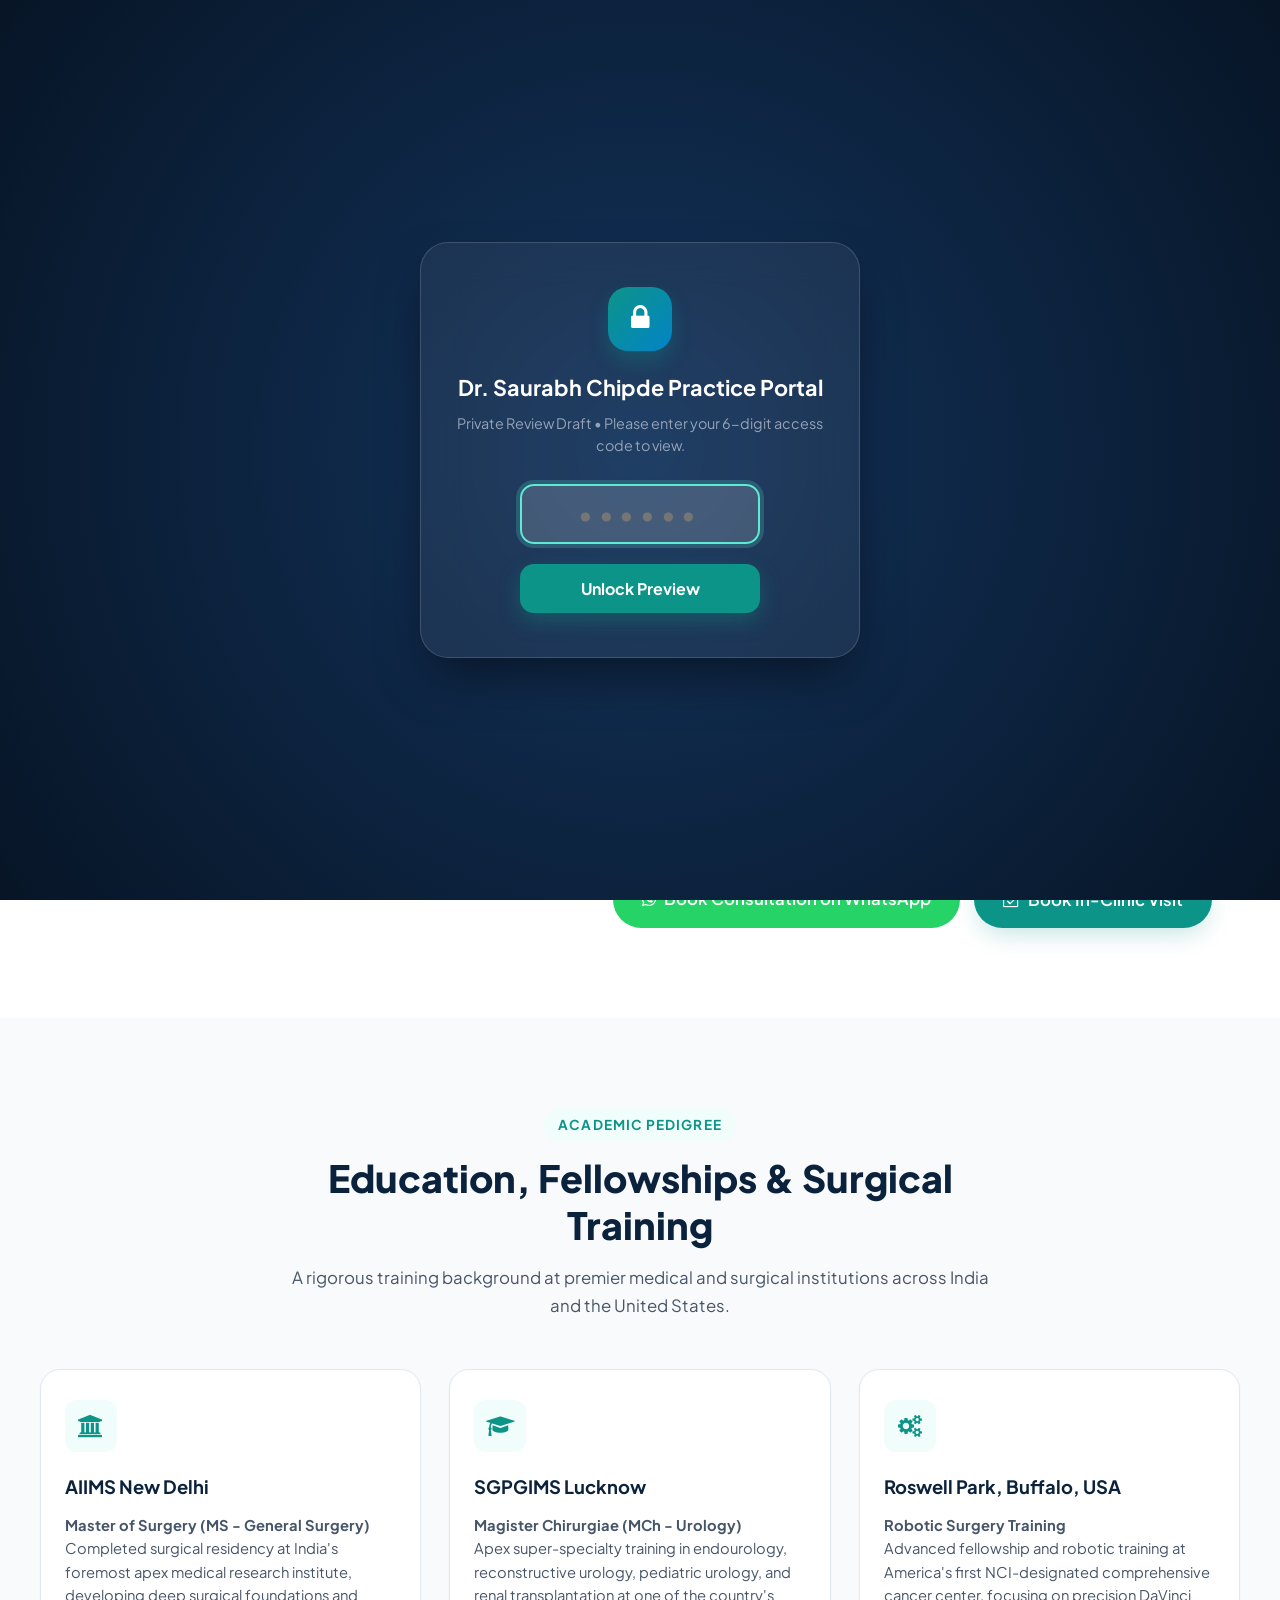
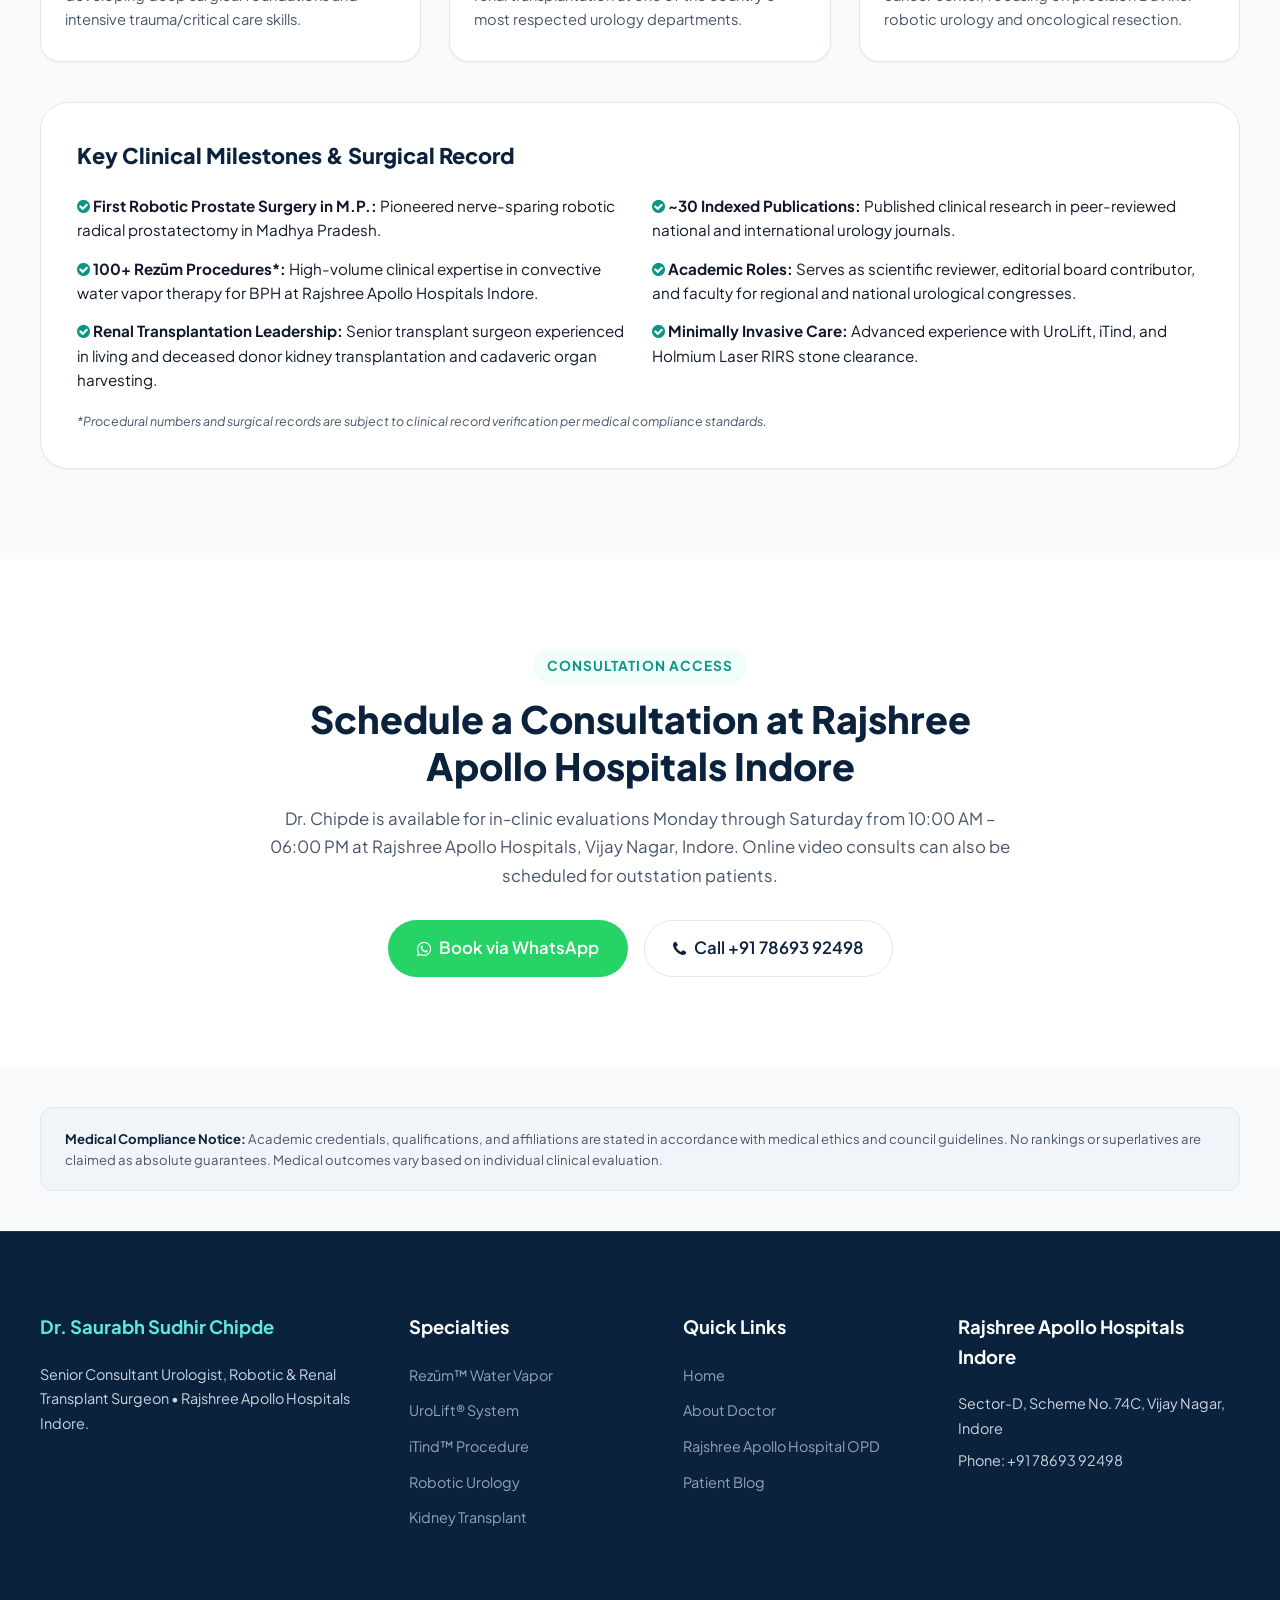
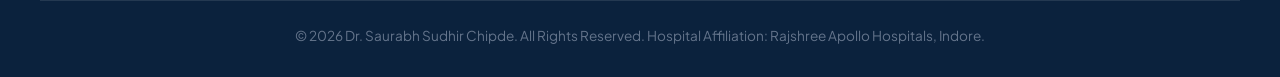
==== commit a4f5eb31: "Add files via upload" ====
--- a/about.html
+++ b/about.html
@@ -113,7 +113,7 @@
     <div class="container">
       <div class="doctor-grid">
         <div class="doctor-media">
-          <img src="assets/dr-chipde-apollo-coat.jpg" alt="Dr Saurabh Sudhir Chipde Senior Consultant Urologist Rajshree Apollo Hospitals Indore" class="doctor-portrait">
+          <img src="dr-chipde-apollo-coat.jpg" alt="Dr Saurabh Sudhir Chipde Senior Consultant Urologist Rajshree Apollo Hospitals Indore" class="doctor-portrait">
           <div class="doctor-credential-overlay">
             <h4>Dr. Saurabh Sudhir Chipde</h4>
             <p>MBBS, MS (AIIMS New Delhi), MCh Urology (SGPGIMS Lucknow)</p>
--- a/styles.css
+++ b/styles.css
@@ -2061,3 +2061,130 @@
     font-size: 0.8rem;
   }
 }
+
+/* ================= PREVIEW ACCESS CODE LOCK SCREEN ================= */
+#previewLockOverlay {
+  position: fixed;
+  top: 0;
+  left: 0;
+  width: 100vw;
+  height: 100vh;
+  background: #0b1e36;
+  background: radial-gradient(circle at center, #13335c 0%, #071526 100%);
+  z-index: 999999;
+  display: flex;
+  align-items: center;
+  justify-content: center;
+  padding: 20px;
+  opacity: 1;
+  transition: opacity 0.4s ease, visibility 0.4s ease;
+}
+
+#previewLockOverlay.unlocked {
+  opacity: 0;
+  visibility: hidden;
+  pointer-events: none;
+}
+
+.lock-card {
+  background: rgba(255, 255, 255, 0.06);
+  backdrop-filter: blur(20px);
+  -webkit-backdrop-filter: blur(20px);
+  border: 1px solid rgba(255, 255, 255, 0.15);
+  border-radius: 28px;
+  padding: 44px 36px;
+  width: 100%;
+  max-width: 440px;
+  text-align: center;
+  color: white;
+  box-shadow: 0 25px 50px -12px rgba(0, 0, 0, 0.5);
+  animation: lockCardPop 0.4s cubic-bezier(0.16, 1, 0.3, 1);
+}
+
+@keyframes lockCardPop {
+  from { transform: scale(0.92) translateY(15px); opacity: 0; }
+  to { transform: scale(1) translateY(0); opacity: 1; }
+}
+
+.lock-icon-badge {
+  width: 64px;
+  height: 64px;
+  border-radius: 20px;
+  background: linear-gradient(135deg, #0d9488 0%, #0284c7 100%);
+  display: flex;
+  align-items: center;
+  justify-content: center;
+  margin: 0 auto 20px;
+  font-size: 1.8rem;
+  color: white;
+  box-shadow: 0 10px 20px rgba(13, 148, 136, 0.3);
+}
+
+.lock-title {
+  font-size: 1.35rem;
+  font-weight: 700;
+  margin-bottom: 8px;
+  color: #ffffff;
+}
+
+.lock-subtitle {
+  font-size: 0.9rem;
+  color: #94a3b8;
+  line-height: 1.5;
+  margin-bottom: 28px;
+}
+
+.lock-input-group {
+  margin-bottom: 20px;
+}
+
+.lock-input {
+  width: 100%;
+  max-width: 240px;
+  padding: 14px 16px;
+  background: rgba(255, 255, 255, 0.1);
+  border: 2px solid rgba(255, 255, 255, 0.2);
+  border-radius: 14px;
+  font-size: 1.4rem;
+  color: #ffffff;
+  text-align: center;
+  letter-spacing: 0.25em;
+  font-weight: 700;
+  outline: none;
+  transition: all 0.2s ease;
+}
+
+.lock-input:focus {
+  border-color: #5eead4;
+  background: rgba(255, 255, 255, 0.16);
+  box-shadow: 0 0 0 4px rgba(94, 234, 212, 0.2);
+}
+
+.lock-btn {
+  width: 100%;
+  max-width: 240px;
+  padding: 14px 20px;
+  background: #0d9488;
+  border: none;
+  border-radius: 14px;
+  color: white;
+  font-weight: 700;
+  font-size: 1rem;
+  cursor: pointer;
+  transition: all 0.2s ease;
+  box-shadow: 0 8px 20px rgba(13, 148, 136, 0.35);
+}
+
+.lock-btn:hover {
+  background: #0f766e;
+  transform: translateY(-1px);
+}
+
+.lock-error {
+  color: #f87171;
+  font-size: 0.85rem;
+  margin-top: 12px;
+  min-height: 20px;
+  display: none;
+}
+
